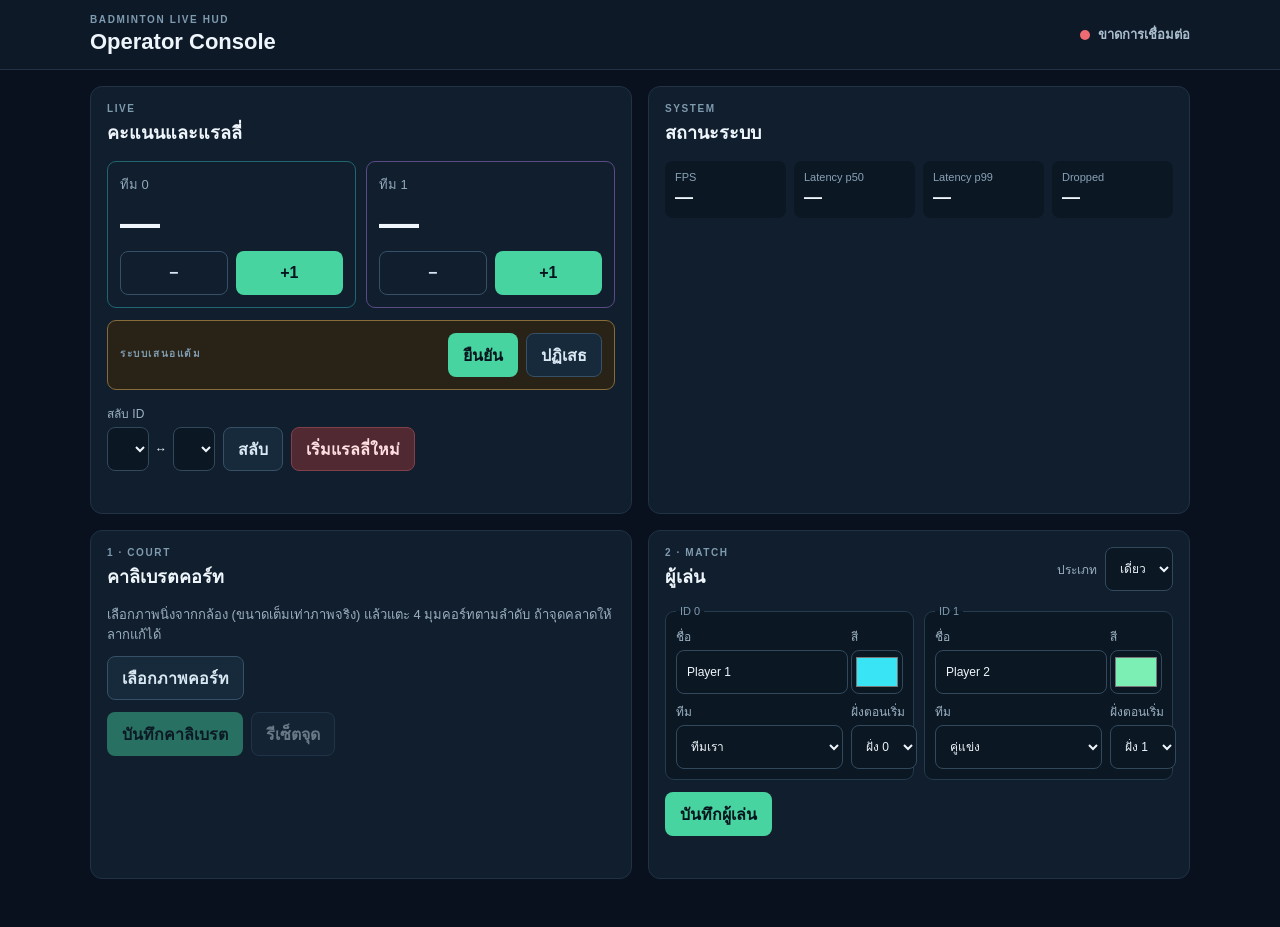
==== web/operator/index.html @ 99040ea4 "T09: operator page with calibration, match setup and live control Add web/operator (plain HTML+JS, p" ====
<!doctype html>
<html lang="th">
  <head>
    <meta charset="utf-8" />
    <meta name="viewport" content="width=device-width, initial-scale=1" />
    <title>Badminton Live HUD Operator</title>
    <link rel="stylesheet" href="operator.css" />
  </head>
  <body>
    <header class="topbar">
      <div>
        <p class="eyebrow">BADMINTON LIVE HUD</p>
        <h1>Operator Console</h1>
      </div>
      <div id="connection" class="connection"><span></span><b>กำลังเชื่อมต่อ</b></div>
    </header>

    <main>
      <section class="panel" id="live">
        <div class="section-heading"><div><p class="eyebrow">LIVE</p><h2>คะแนนและแรลลี่</h2></div></div>
        <div class="scoreboard">
          <div class="team" data-team="0">
            <span id="team-name-0">ทีม 0</span><strong id="score-0">—</strong>
            <button class="quiet" data-score-team="0" data-delta="-1" aria-label="ลดคะแนนทีม 0">−</button>
            <button data-score-team="0" data-delta="1" aria-label="เพิ่มคะแนนทีม 0">+1</button>
          </div>
          <div class="team" data-team="1">
            <span id="team-name-1">ทีม 1</span><strong id="score-1">—</strong>
            <button class="quiet" data-score-team="1" data-delta="-1" aria-label="ลดคะแนนทีม 1">−</button>
            <button data-score-team="1" data-delta="1" aria-label="เพิ่มคะแนนทีม 1">+1</button>
          </div>
        </div>
        <div id="point-suggestion" class="suggestion" hidden>
          <div><p class="eyebrow">ระบบเสนอแต้ม</p><p id="suggestion-text"></p></div>
          <button id="accept-point">ยืนยัน</button>
          <button id="reject-point" class="secondary">ปฏิเสธ</button>
        </div>
        <div class="actions">
          <div id="partner-swaps" class="swap-buttons"></div>
          <label>สลับ ID
            <span class="pair"><select id="swap-a" aria-label="ผู้เล่นคนที่ 1"></select>↔<select id="swap-b" aria-label="ผู้เล่นคนที่ 2"></select></span>
          </label>
          <button id="swap-ids" class="secondary">สลับ</button>
          <button id="reset-rally" class="danger">เริ่มแรลลี่ใหม่</button>
        </div>
        <p id="control-status" class="status" aria-live="polite"></p>
      </section>

      <section class="panel">
        <div class="section-heading"><div><p class="eyebrow">SYSTEM</p><h2>สถานะระบบ</h2></div></div>
        <div class="health-grid">
          <div><span>FPS</span><strong id="health-fps">—</strong></div>
          <div><span>Latency p50</span><strong id="health-p50">—</strong></div>
          <div><span>Latency p99</span><strong id="health-p99">—</strong></div>
          <div><span>Dropped</span><strong id="health-dropped">—</strong></div>
        </div>
        <div id="workers" class="worker-list"></div>
      </section>

      <section class="panel">
        <div class="section-heading"><div><p class="eyebrow">1 · COURT</p><h2>คาลิเบรตคอร์ท</h2></div></div>
        <p class="help">เลือกภาพนิ่งจากกล้อง (ขนาดเต็มเท่าภาพจริง) แล้วแตะ 4 มุมคอร์ทตามลำดับ ถ้าจุดคลาดให้ลากแก้ได้</p>
        <label class="file-button">เลือกภาพคอร์ท<input id="court-image" type="file" accept="image/*" /></label>
        <p id="calibration-hint" class="hint" hidden></p>
        <canvas id="calibration" aria-label="แตะหรือลากมุมคอร์ท"></canvas>
        <div class="row">
          <button id="save-calibration" disabled>บันทึกคาลิเบรต</button>
          <button id="reset-corners" class="secondary" disabled>รีเซ็ตจุด</button>
        </div>
        <p id="calibration-status" class="status" aria-live="polite"></p>
      </section>

      <section class="panel">
        <div class="section-heading">
          <div><p class="eyebrow">2 · MATCH</p><h2>ผู้เล่น</h2></div>
          <label class="mode-field">ประเภท
            <select id="mode"><option value="singles">เดี่ยว</option><option value="doubles">คู่</option></select>
          </label>
        </div>
        <div id="players" class="player-grid"></div>
        <button id="save-players">บันทึกผู้เล่น</button>
        <p id="player-status" class="status" aria-live="polite"></p>
      </section>
    </main>
    <script src="operator.js"></script>
  </body>
</html>
---- web/operator/operator.css ----
:root {
  color-scheme: dark;
  font-family: "Noto Sans Thai", "Segoe UI", Tahoma, sans-serif;
  background: #08111d;
  color: #eef5fb;
}

* { box-sizing: border-box; }
body { margin: 0; min-width: 320px; background: #08111d; }
h1, h2, p { margin: 0; }
h1 { font-size: 22px; }
h2 { font-size: 18px; }
.eyebrow { color: #7f9bb0; font-size: 10px; font-weight: 800; letter-spacing: .16em; margin-bottom: 4px; }
.topbar { position: sticky; top: 0; z-index: 1; display: flex; align-items: center; justify-content: space-between; gap: 12px; padding: 14px max(16px, calc((100vw - 1100px) / 2)); border-bottom: 1px solid #203244; background: #0d1927; }
.connection { display: flex; align-items: center; gap: 8px; font-size: 13px; color: #a9bdcc; }
.connection span { width: 10px; height: 10px; border-radius: 50%; background: #ef6b72; }
.connection[data-live=true] span { background: #45d39a; }
main { display: grid; grid-template-columns: repeat(2, minmax(0, 1fr)); gap: 16px; width: min(1100px, calc(100% - 32px)); margin: 16px auto 48px; }
.panel { min-width: 0; padding: 16px; border: 1px solid #203244; border-radius: 12px; background: #101e2d; }
.section-heading { display: flex; align-items: center; justify-content: space-between; gap: 12px; margin-bottom: 14px; }
label { color: #9db2c3; font-size: 12px; }
.mode-field { display: flex; align-items: center; gap: 8px; }
select, input:not([type=file]):not([type=color]) { min-height: 44px; padding: 8px 10px; border: 1px solid #32495c; border-radius: 8px; background: #0b1723; color: #eef5fb; font: inherit; }
button, .file-button { min-height: 44px; padding: 8px 14px; border: 1px solid transparent; border-radius: 8px; color: #07141d; background: #47d4a0; font: inherit; font-weight: 700; cursor: pointer; touch-action: manipulation; }
button:active, .file-button:active { filter: brightness(1.15); }
button:disabled { opacity: .45; cursor: not-allowed; }
button.secondary, .file-button { color: #d9e8f2; border-color: #365067; background: #172a3b; }
button.quiet { color: #d9e8f2; background: transparent; border-color: #365067; }
button.danger { color: #ffdfe1; background: #512932; border-color: #82404b; }
.row { display: flex; flex-wrap: wrap; gap: 8px; }
.status { min-height: 18px; margin-top: 8px; color: #86a1b5; font-size: 13px; }
.status[data-error=true] { color: #ff9aa0; }
.help { margin-bottom: 12px; color: #9bb0c0; font-size: 13px; line-height: 1.5; }
.hint { margin-bottom: 8px; color: #f6c85f; font-weight: 700; }
.file-button { display: inline-flex; align-items: center; margin-bottom: 12px; }
.file-button input { display: none; }
#calibration { display: none; width: 100%; margin-bottom: 12px; border: 1px solid #32495c; border-radius: 8px; touch-action: none; }

.player-grid { display: grid; grid-template-columns: repeat(2, minmax(0, 1fr)); gap: 10px; margin-bottom: 12px; }
.player-card { display: grid; grid-template-columns: 1fr 52px; gap: 8px; min-width: 0; margin: 0; padding: 10px; border: 1px solid #253b4e; border-radius: 9px; background: #0b1723; }
.player-card legend { padding: 0 4px; color: #7f9bb0; font-size: 11px; }
.player-card label { display: grid; gap: 4px; min-width: 0; }
.player-card input[type=color] { width: 52px; height: 44px; padding: 2px; border: 1px solid #32495c; border-radius: 8px; background: #0b1723; }

.scoreboard { display: grid; grid-template-columns: 1fr 1fr; gap: 10px; }
.team { display: grid; grid-template-columns: 1fr 1fr; align-items: center; gap: 8px; padding: 12px; border: 1px solid #253b4e; border-radius: 9px; }
.team span { grid-column: 1 / -1; overflow: hidden; color: #91a9ba; font-size: 13px; text-overflow: ellipsis; white-space: nowrap; }
.team strong { grid-column: 1 / -1; font-size: 40px; line-height: 1; }
.team[data-team="0"] { border-color: #1f6672; }
.team[data-team="1"] { border-color: #5a4a86; }
.suggestion { display: flex; flex-wrap: wrap; align-items: center; gap: 8px; margin-top: 12px; padding: 12px; border: 1px solid #876b3a; border-radius: 9px; background: #282316; }
.suggestion > div { flex: 1 1 160px; }
.actions { display: flex; flex-wrap: wrap; align-items: flex-end; gap: 8px; margin-top: 14px; }
.actions label { display: grid; gap: 4px; }
.pair { display: flex; align-items: center; gap: 6px; color: #eef5fb; }
.swap-buttons { display: flex; flex-wrap: wrap; gap: 8px; width: 100%; }
.swap-buttons:empty { display: none; }

.health-grid { display: grid; grid-template-columns: repeat(4, minmax(0, 1fr)); gap: 8px; }
.health-grid > div { display: grid; gap: 4px; padding: 10px; border-radius: 8px; background: #0b1723; }
.health-grid span { color: #89a2b6; font-size: 11px; }
.health-grid strong { font-size: 18px; }
.worker-list { display: flex; flex-wrap: wrap; gap: 8px; margin-top: 12px; font-size: 12px; }
.worker { padding: 6px 10px; border: 1px solid #32495c; border-radius: 999px; }
.worker[data-status=ok] { color: #62dfae; border-color: #26785a; }
.worker[data-status=degraded] { color: #ffd166; border-color: #806a38; }
.worker[data-status=down] { color: #ff9aa0; border-color: #82404b; }

@media (max-width: 760px) {
  main { grid-template-columns: 1fr; }
  .health-grid { grid-template-columns: repeat(2, minmax(0, 1fr)); }
}
@media (max-width: 420px) {
  .player-grid { grid-template-columns: 1fr; }
}
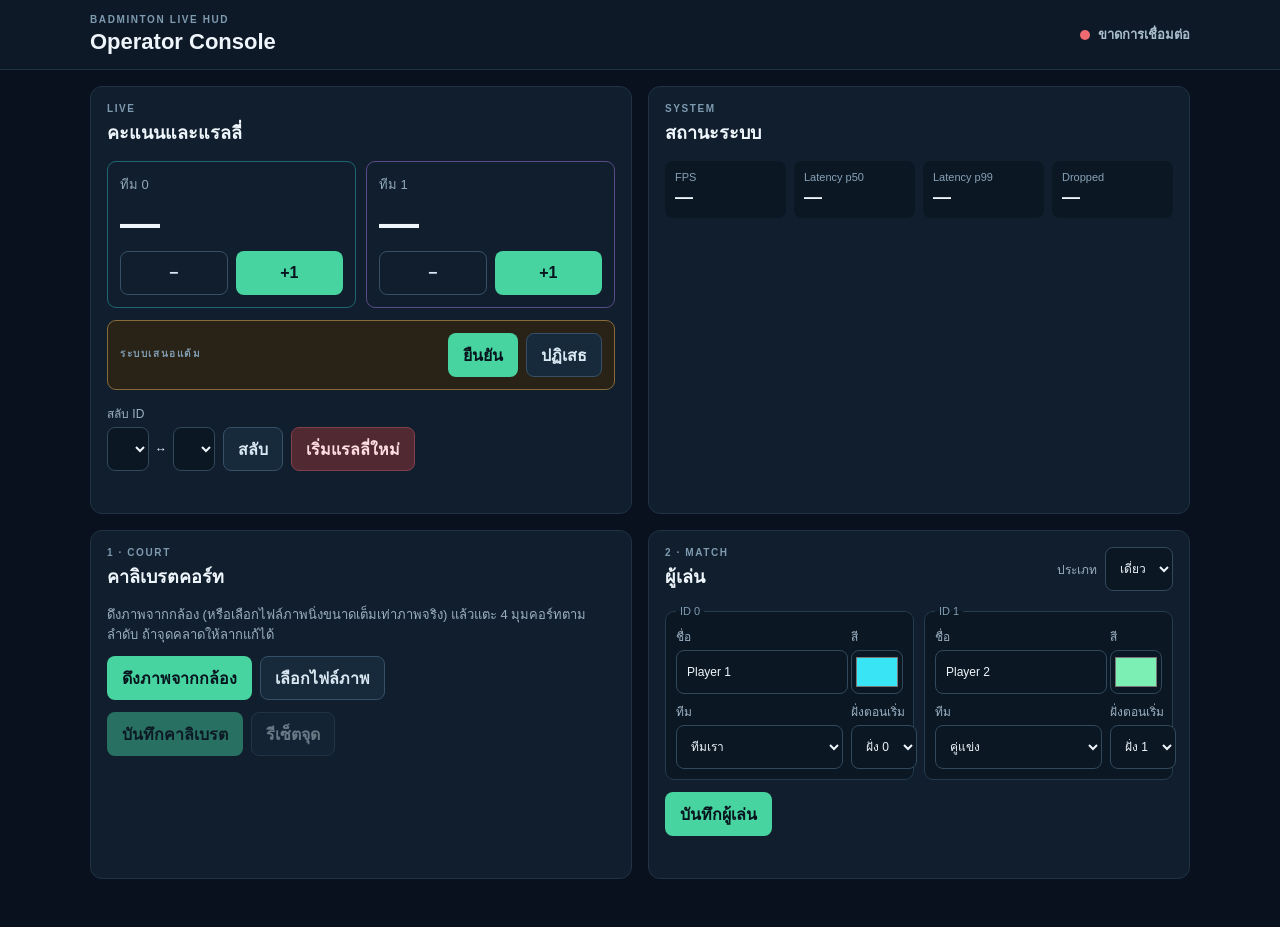
==== commit 08a6eae9: "T09: serve latest bus frame as JPEG for calibration GET /api/frame.jpg attaches read-only to the sha" ====
--- a/web/operator/index.html
+++ b/web/operator/index.html
@@ -59,8 +59,11 @@
 
       <section class="panel">
         <div class="section-heading"><div><p class="eyebrow">1 · COURT</p><h2>คาลิเบรตคอร์ท</h2></div></div>
-        <p class="help">เลือกภาพนิ่งจากกล้อง (ขนาดเต็มเท่าภาพจริง) แล้วแตะ 4 มุมคอร์ทตามลำดับ ถ้าจุดคลาดให้ลากแก้ได้</p>
-        <label class="file-button">เลือกภาพคอร์ท<input id="court-image" type="file" accept="image/*" /></label>
+        <p class="help">ดึงภาพจากกล้อง (หรือเลือกไฟล์ภาพนิ่งขนาดเต็มเท่าภาพจริง) แล้วแตะ 4 มุมคอร์ทตามลำดับ ถ้าจุดคลาดให้ลากแก้ได้</p>
+        <div class="row frame-source">
+          <button id="load-frame">ดึงภาพจากกล้อง</button>
+          <label class="file-button">เลือกไฟล์ภาพ<input id="court-image" type="file" accept="image/*" /></label>
+        </div>
         <p id="calibration-hint" class="hint" hidden></p>
         <canvas id="calibration" aria-label="แตะหรือลากมุมคอร์ท"></canvas>
         <div class="row">
--- a/web/operator/operator.css
+++ b/web/operator/operator.css
@@ -34,6 +34,8 @@
 .hint { margin-bottom: 8px; color: #f6c85f; font-weight: 700; }
 .file-button { display: inline-flex; align-items: center; margin-bottom: 12px; }
 .file-button input { display: none; }
+.frame-source { margin-bottom: 12px; }
+.frame-source .file-button { margin-bottom: 0; }
 #calibration { display: none; width: 100%; margin-bottom: 12px; border: 1px solid #32495c; border-radius: 8px; touch-action: none; }
 
 .player-grid { display: grid; grid-template-columns: repeat(2, minmax(0, 1fr)); gap: 10px; margin-bottom: 12px; }
